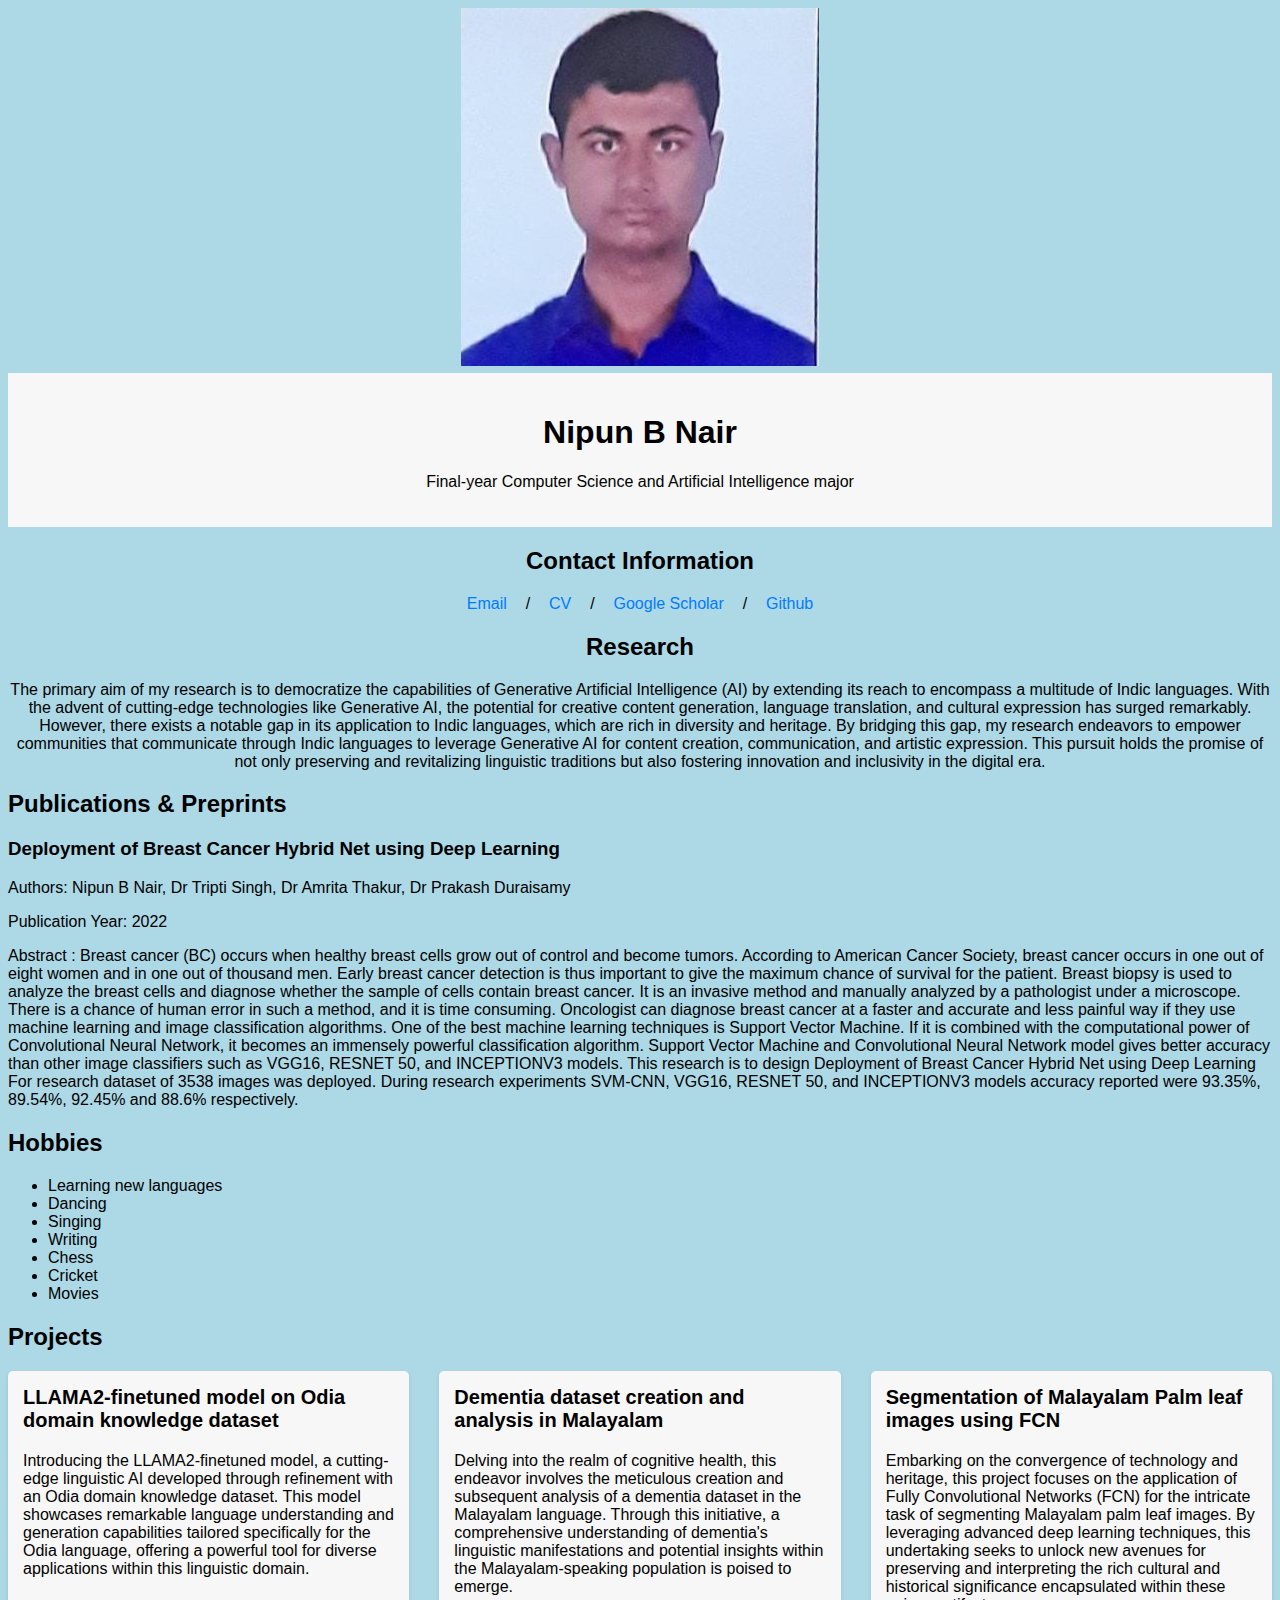
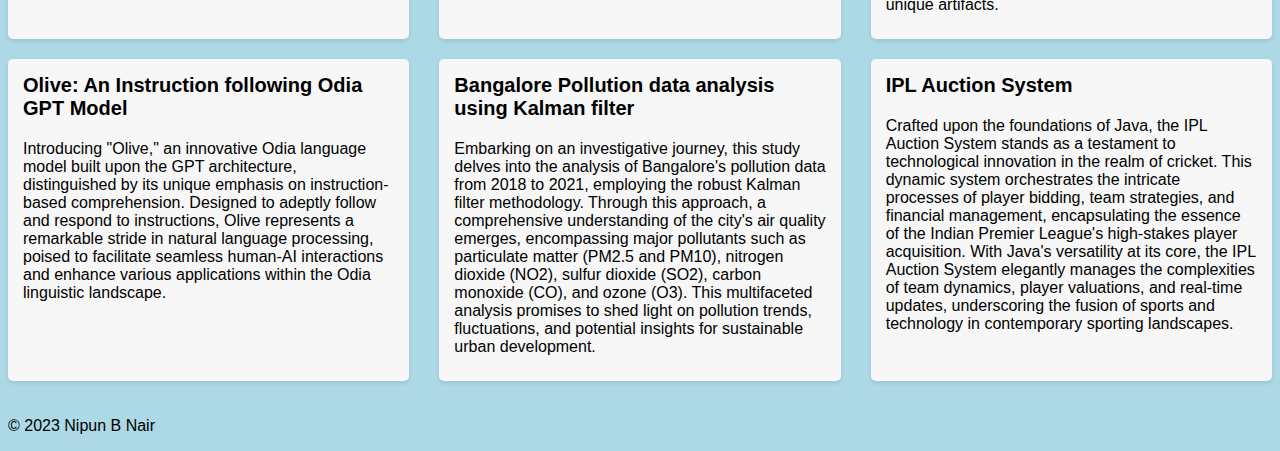
==== index.html @ bcef6aae "Update index.html" ====
<!DOCTYPE html>
<html>

<head>
    <title>Nipun B Nair - Research</title>
    <link rel="stylesheet" href="stylewebsite.css">
</head>

<body>
<header style="text-align: center;">
  <img src="1640616299014.jpg" alt="Nipun B Nair's Photo" style="max-width: 100%; height: auto;">
</header>
    <section id ="about-me" style="text-align: center;">
    <h1>Nipun B Nair</h1>
    <p>Final-year Computer Science and Artificial Intelligence major</p>
    </section>
    <section id="contact" style="text-align: center;">
      <h2>Contact Information</h2>
      <p style="text-align:center">
        <a href="mailto:nipunbnair@gmail.com">Email</a> &nbsp;/&nbsp;
        <a href="Nipun08_08_2023_Resume.pdf">CV</a> &nbsp;/&nbsp;
        <a href="https://scholar.google.co.in/citations?hl=en&user=mefMP2gAAAAJ">Google Scholar</a> &nbsp;/&nbsp;
        <a href="https://github.com/nipunbnair/">Github</a>
      </p>
  </section>
    <section id="research" style="text-align: center;">
        <h2>Research</h2>
        <p>The primary aim of my research is to democratize the capabilities of Generative Artificial Intelligence (AI) by extending its reach to encompass a multitude of Indic languages. With the advent of cutting-edge technologies like Generative AI, the potential for creative content generation, language translation, and cultural expression has surged remarkably. However, there exists a notable gap in its application to Indic languages, which are rich in diversity and heritage. By bridging this gap, my research endeavors to empower communities that communicate through Indic languages to leverage Generative AI for content creation, communication, and artistic expression. This pursuit holds the promise of not only preserving and revitalizing linguistic traditions but also fostering innovation and inclusivity in the digital era.</p>
    </section>

    <section id="publications" >
        <h2>Publications & Preprints</h2>
        <h3>Deployment of Breast Cancer Hybrid Net using Deep Learning</h3>
        <p>Authors: Nipun B Nair, Dr Tripti Singh, Dr Amrita Thakur, Dr Prakash Duraisamy</p>
        <p>Publication Year: 2022</p>
        <p>Abstract : Breast cancer (BC) occurs when healthy breast cells grow out of control and become tumors. According to American Cancer Society, breast cancer occurs in one out of eight women and in one out of thousand men. Early breast cancer detection is thus important to give the maximum chance of survival for the patient. Breast biopsy is used to analyze the breast cells and diagnose whether the sample of cells contain breast cancer. It is an invasive method and manually analyzed by a pathologist under a microscope. There is a chance of human error in such a method, and it is time consuming. Oncologist can diagnose breast cancer at a faster and accurate and less painful way if they use machine learning and image classification algorithms. One of the best machine learning techniques is Support Vector Machine. If it is combined with the computational power of Convolutional Neural Network, it becomes an immensely powerful classification algorithm. Support Vector Machine and Convolutional Neural Network model gives better accuracy than other image classifiers such as VGG16, RESNET 50, and INCEPTIONV3 models. This research is to design Deployment of Breast Cancer Hybrid Net using Deep Learning For research dataset of 3538 images was deployed. During research experiments SVM-CNN, VGG16, RESNET 50, and INCEPTIONV3 models accuracy reported were 93.35%, 89.54%, 92.45% and 88.6% respectively.</p>
    </section>  
    
    <section id="hobbies">
        <h2>Hobbies</h2>
        <ul>
            <li>Learning new languages</li>
            <li>Dancing</li>
            <li>Singing</li>
            <li>Writing</li>
            <li>Chess</li>
            <li>Cricket</li>
            <li>Movies</li>            
        </ul>
    </section>
    <section id="projects">
        <h2>Projects</h2>
        
        <div class="project-container">
            <!-- Project 1 -->
            <div class="project">
                <h3> LLAMA2-finetuned model on Odia domain knowledge dataset</h3>
                <p>Introducing the LLAMA2-finetuned model, a cutting-edge linguistic AI developed through refinement with an Odia domain knowledge dataset. This model showcases remarkable language understanding and generation capabilities tailored specifically for the Odia language, offering a powerful tool for diverse applications within this linguistic domain.</p>
            </div>
    
            <!-- Project 2 -->
            <div class="project">
                <h3>Dementia dataset creation and analysis in Malayalam</h3>
                <p>Delving into the realm of cognitive health, this endeavor involves the meticulous creation and subsequent analysis of a dementia dataset in the Malayalam language. Through this initiative, a comprehensive understanding of dementia's linguistic manifestations and potential insights within the Malayalam-speaking population is poised to emerge.</p>
            </div>
    
            <!-- Project 3 -->
            <div class="project">
                <h3>Segmentation of Malayalam Palm leaf images using FCN</h3>
                <p>Embarking on the convergence of technology and heritage, this project focuses on the application of Fully Convolutional Networks (FCN) for the intricate task of segmenting Malayalam palm leaf images. By leveraging advanced deep learning techniques, this undertaking seeks to unlock new avenues for preserving and interpreting the rich cultural and historical significance encapsulated within these unique artifacts.</p>
            </div>
    
            <!-- Project 4 -->
            <div class="project">
                <h3>Olive: An Instruction following Odia GPT Model</h3>
                <p>Introducing "Olive," an innovative Odia language model built upon the GPT architecture, distinguished by its unique emphasis on instruction-based comprehension. Designed to adeptly follow and respond to instructions, Olive represents a remarkable stride in natural language processing, poised to facilitate seamless human-AI interactions and enhance various applications within the Odia linguistic landscape.</p>
            </div>
    
            <!-- Project 5 -->
            <div class="project">
                <h3>Bangalore Pollution data analysis using Kalman filter </h3>
                <p>Embarking on an investigative journey, this study delves into the analysis of Bangalore's pollution data from 2018 to 2021, employing the robust Kalman filter methodology. Through this approach, a comprehensive understanding of the city's air quality emerges, encompassing major pollutants such as particulate matter (PM2.5 and PM10), nitrogen dioxide (NO2), sulfur dioxide (SO2), carbon monoxide (CO), and ozone (O3). This multifaceted analysis promises to shed light on pollution trends, fluctuations, and potential insights for sustainable urban development.</p>
            </div>
    
            <!-- Project 6 -->
            <div class="project">
                <h3>IPL Auction System </h3>
                <p>Crafted upon the foundations of Java, the IPL Auction System stands as a testament to technological innovation in the realm of cricket. This dynamic system orchestrates the intricate processes of player bidding, team strategies, and financial management, encapsulating the essence of the Indian Premier League's high-stakes player acquisition. With Java's versatility at its core, the IPL Auction System elegantly manages the complexities of team dynamics, player valuations, and real-time updates, underscoring the fusion of sports and technology in contemporary sporting landscapes.</p>
            </div>
        </div>
    </section>
    
    
    <footer>
        <p>&copy; 2023 Nipun B Nair</p>
    </footer>
</body>

</html>
---- stylewebsite.css ----
body {
    background-color: lightblue;
    color: black;
    text-decoration: none;
    background-repeat: no-repeat;
    background-size: cover;
}

  
  header {
    text-align: center;
    font-size: 28px;
    color: #333;
  }
  
  
  /* Apply a different background color to the "About Me" section */
  #about-me {
    background-color: #f7f7f7;
    padding: 20px;
  }
  
  /* Style the skills list */
  #skills ul {
    list-style-type: disc;
    font-family: Arial, sans-serif;
  }
  
  /* Use flexbox for arranging projects */
  /* Use flexbox for arranging projects */
.project-container {
  display: flex;
  flex-wrap: wrap;
  justify-content: space-between;
  margin-top: 20px;
}

.project {
  background-color: #f7f7f7;
  padding: 15px;
  margin-bottom: 20px;
  border-radius: 5px;
  box-shadow: 0 2px 4px rgba(0, 0, 0, 0.1);
  width: calc(33.33% - 20px); /* Distribute projects in three columns */
  box-sizing: border-box;
}

.project h3 {
  margin-top: 0;
  font-size: 20px;
}

.project p {
  margin: 10px 0;
}

  
  /* Apply a consistent font */
  body {
    font-family: Arial, sans-serif;
  }
  
  /* Style contact information */
  #contact a {
    text-decoration: none;
    color: #007bff;
    margin: 0 10px;
  }
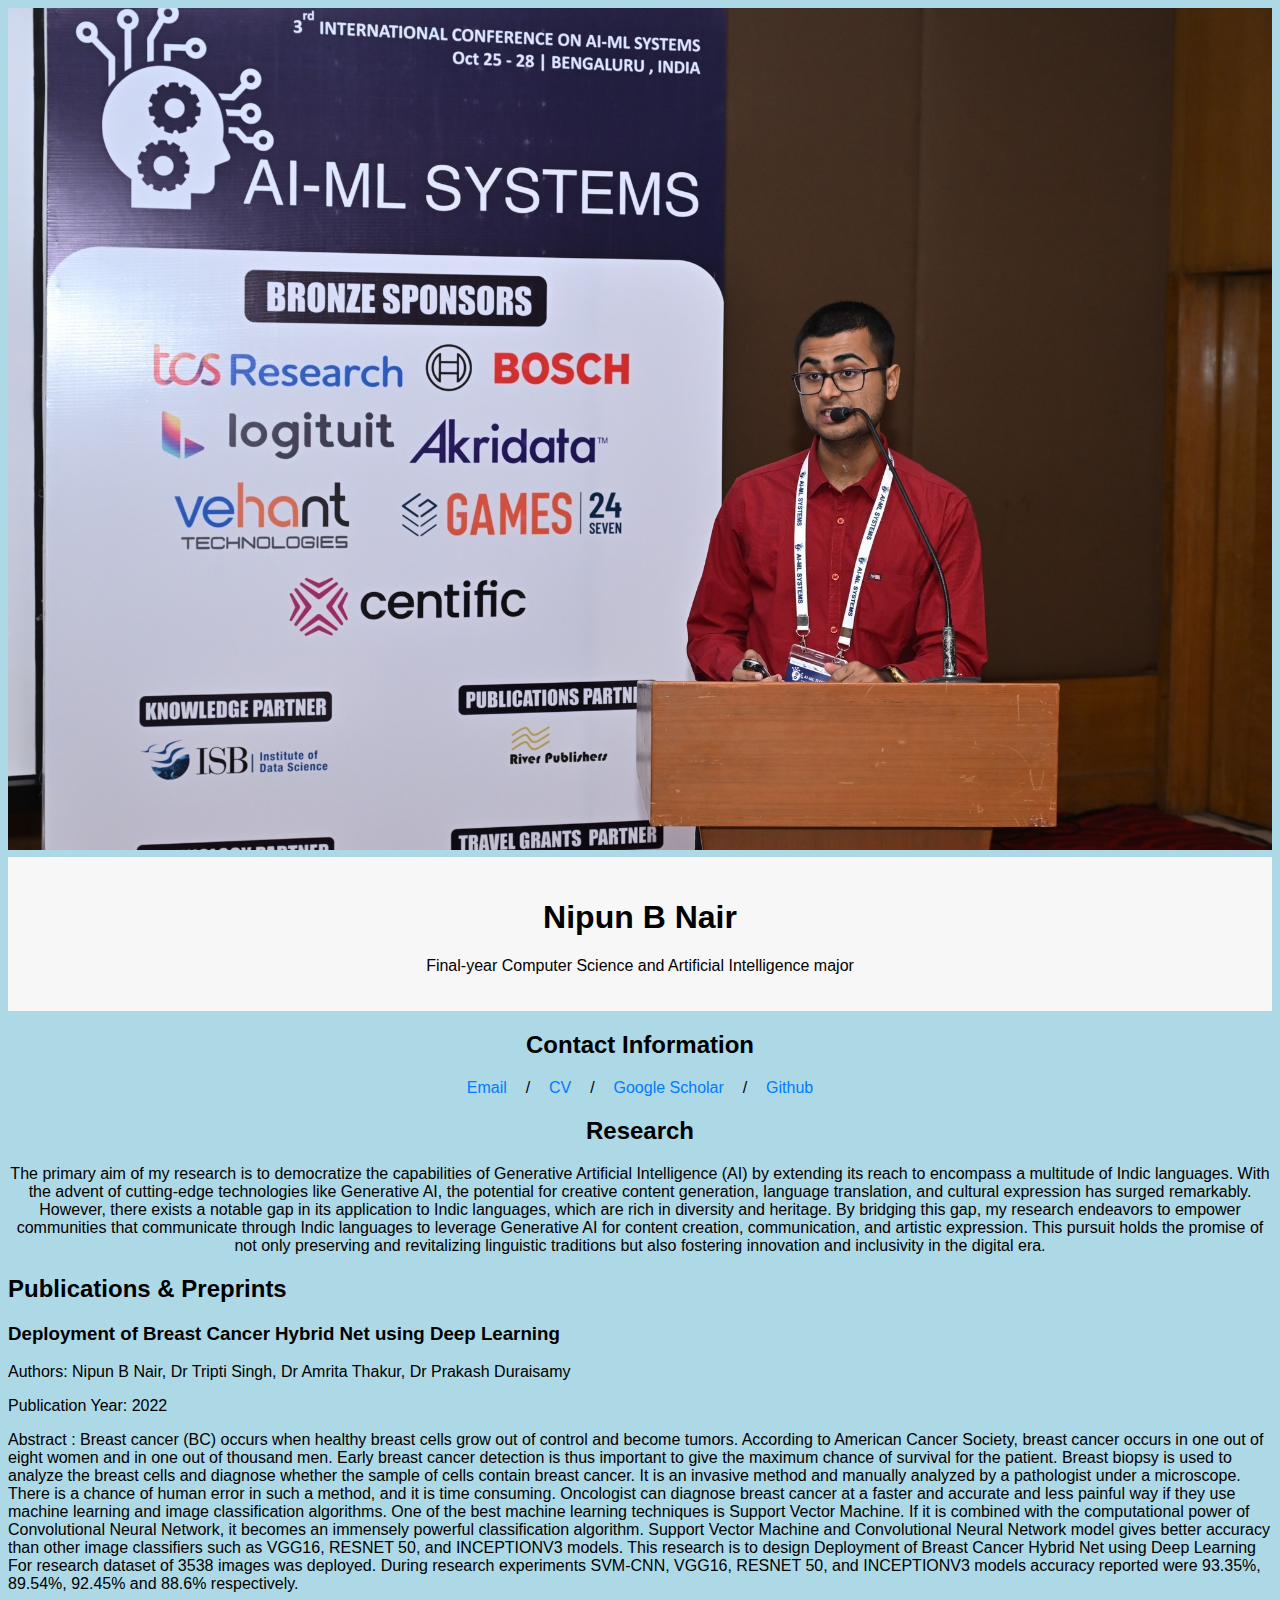
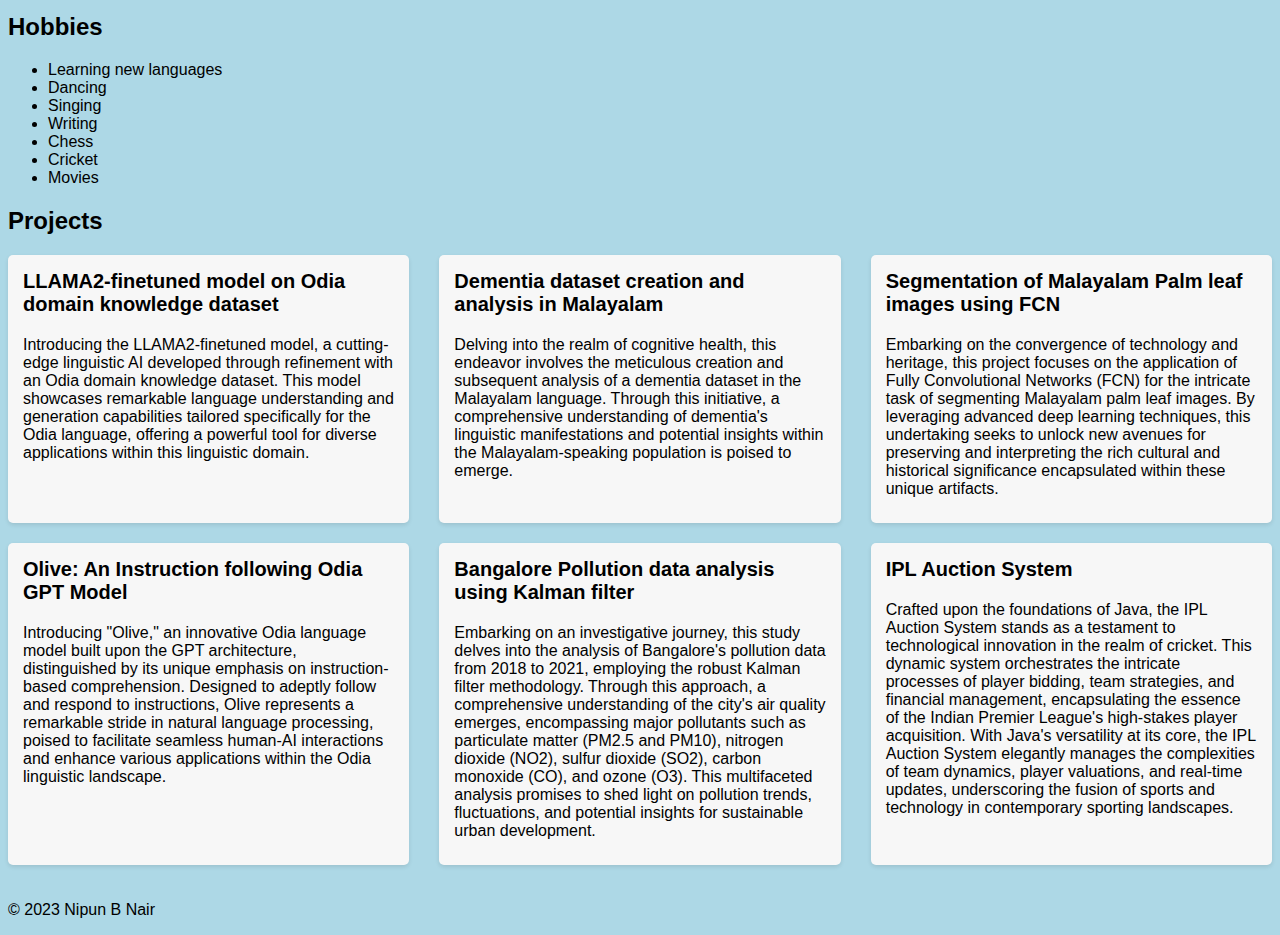
==== commit 5d08003e: "Update index.html" ====
--- a/index.html
+++ b/index.html
@@ -8,7 +8,7 @@
 
 <body>
 <header style="text-align: center;">
-  <img src="1640616299014.jpg" alt="Nipun B Nair's Photo" style="max-width: 100%; height: auto;">
+  <img src="nipun1.jpg" alt="Nipun B Nair's Photo" style="max-width: 100%; height: auto;">
 </header>
     <section id ="about-me" style="text-align: center;">
     <h1>Nipun B Nair</h1>
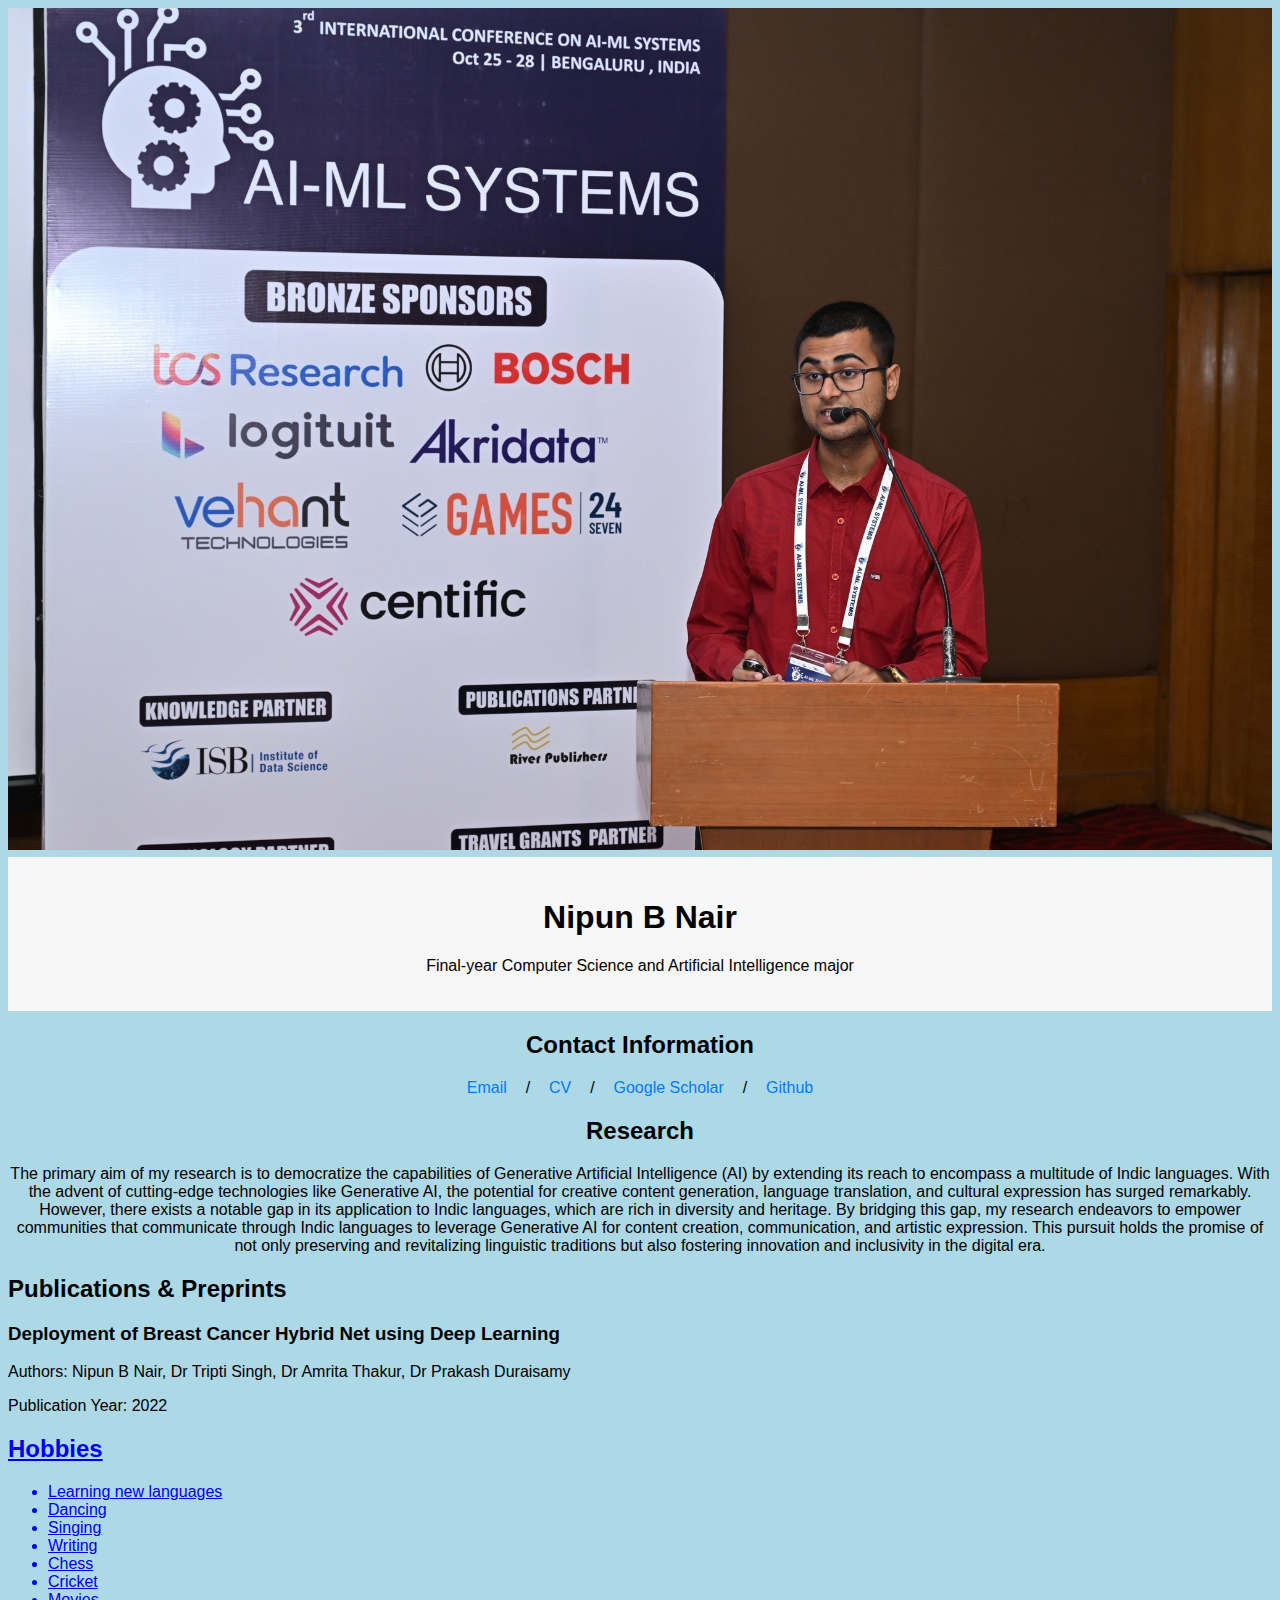
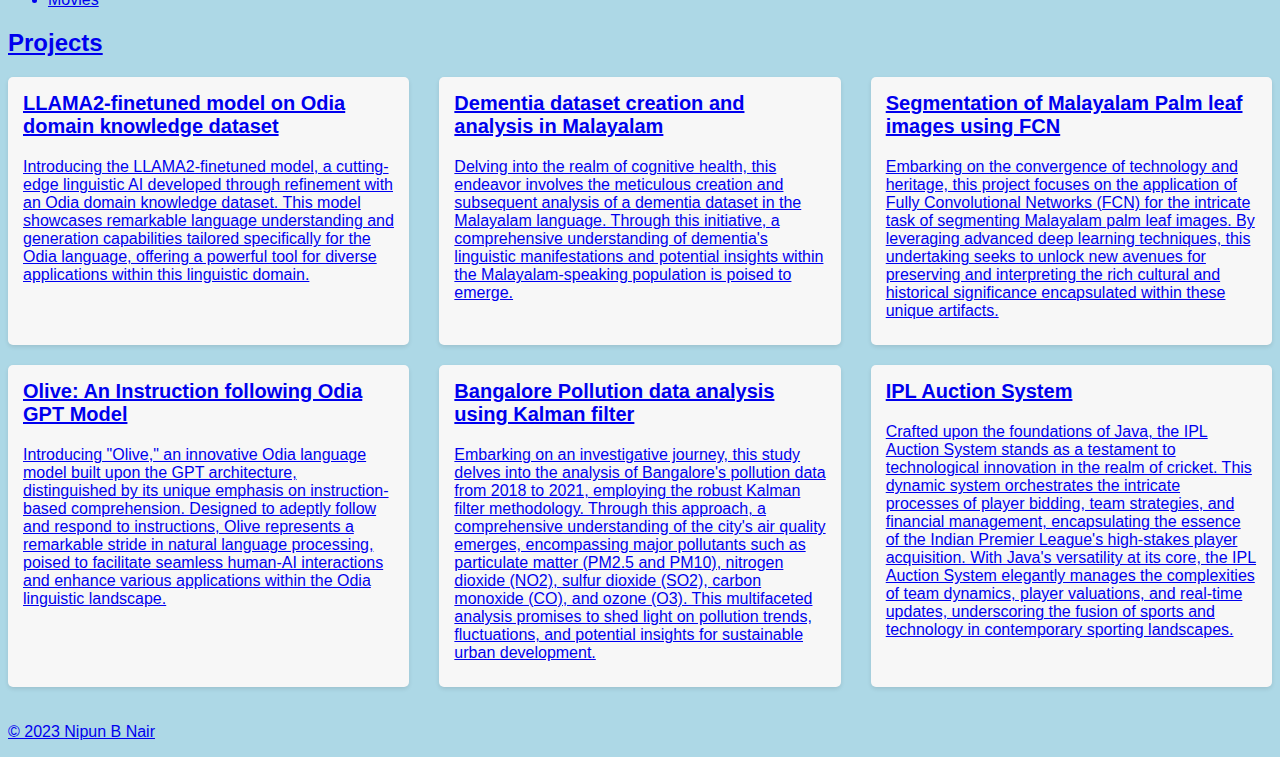
==== commit a92521cf: "Update index.html" ====
--- a/index.html
+++ b/index.html
@@ -33,7 +33,7 @@
         <h3>Deployment of Breast Cancer Hybrid Net using Deep Learning</h3>
         <p>Authors: Nipun B Nair, Dr Tripti Singh, Dr Amrita Thakur, Dr Prakash Duraisamy</p>
         <p>Publication Year: 2022</p>
-        <p>Abstract : Breast cancer (BC) occurs when healthy breast cells grow out of control and become tumors. According to American Cancer Society, breast cancer occurs in one out of eight women and in one out of thousand men. Early breast cancer detection is thus important to give the maximum chance of survival for the patient. Breast biopsy is used to analyze the breast cells and diagnose whether the sample of cells contain breast cancer. It is an invasive method and manually analyzed by a pathologist under a microscope. There is a chance of human error in such a method, and it is time consuming. Oncologist can diagnose breast cancer at a faster and accurate and less painful way if they use machine learning and image classification algorithms. One of the best machine learning techniques is Support Vector Machine. If it is combined with the computational power of Convolutional Neural Network, it becomes an immensely powerful classification algorithm. Support Vector Machine and Convolutional Neural Network model gives better accuracy than other image classifiers such as VGG16, RESNET 50, and INCEPTIONV3 models. This research is to design Deployment of Breast Cancer Hybrid Net using Deep Learning For research dataset of 3538 images was deployed. During research experiments SVM-CNN, VGG16, RESNET 50, and INCEPTIONV3 models accuracy reported were 93.35%, 89.54%, 92.45% and 88.6% respectively.</p>
+        <a href = "https://ieeexplore.ieee.org/document/9984513"/>
     </section>  
     
     <section id="hobbies">
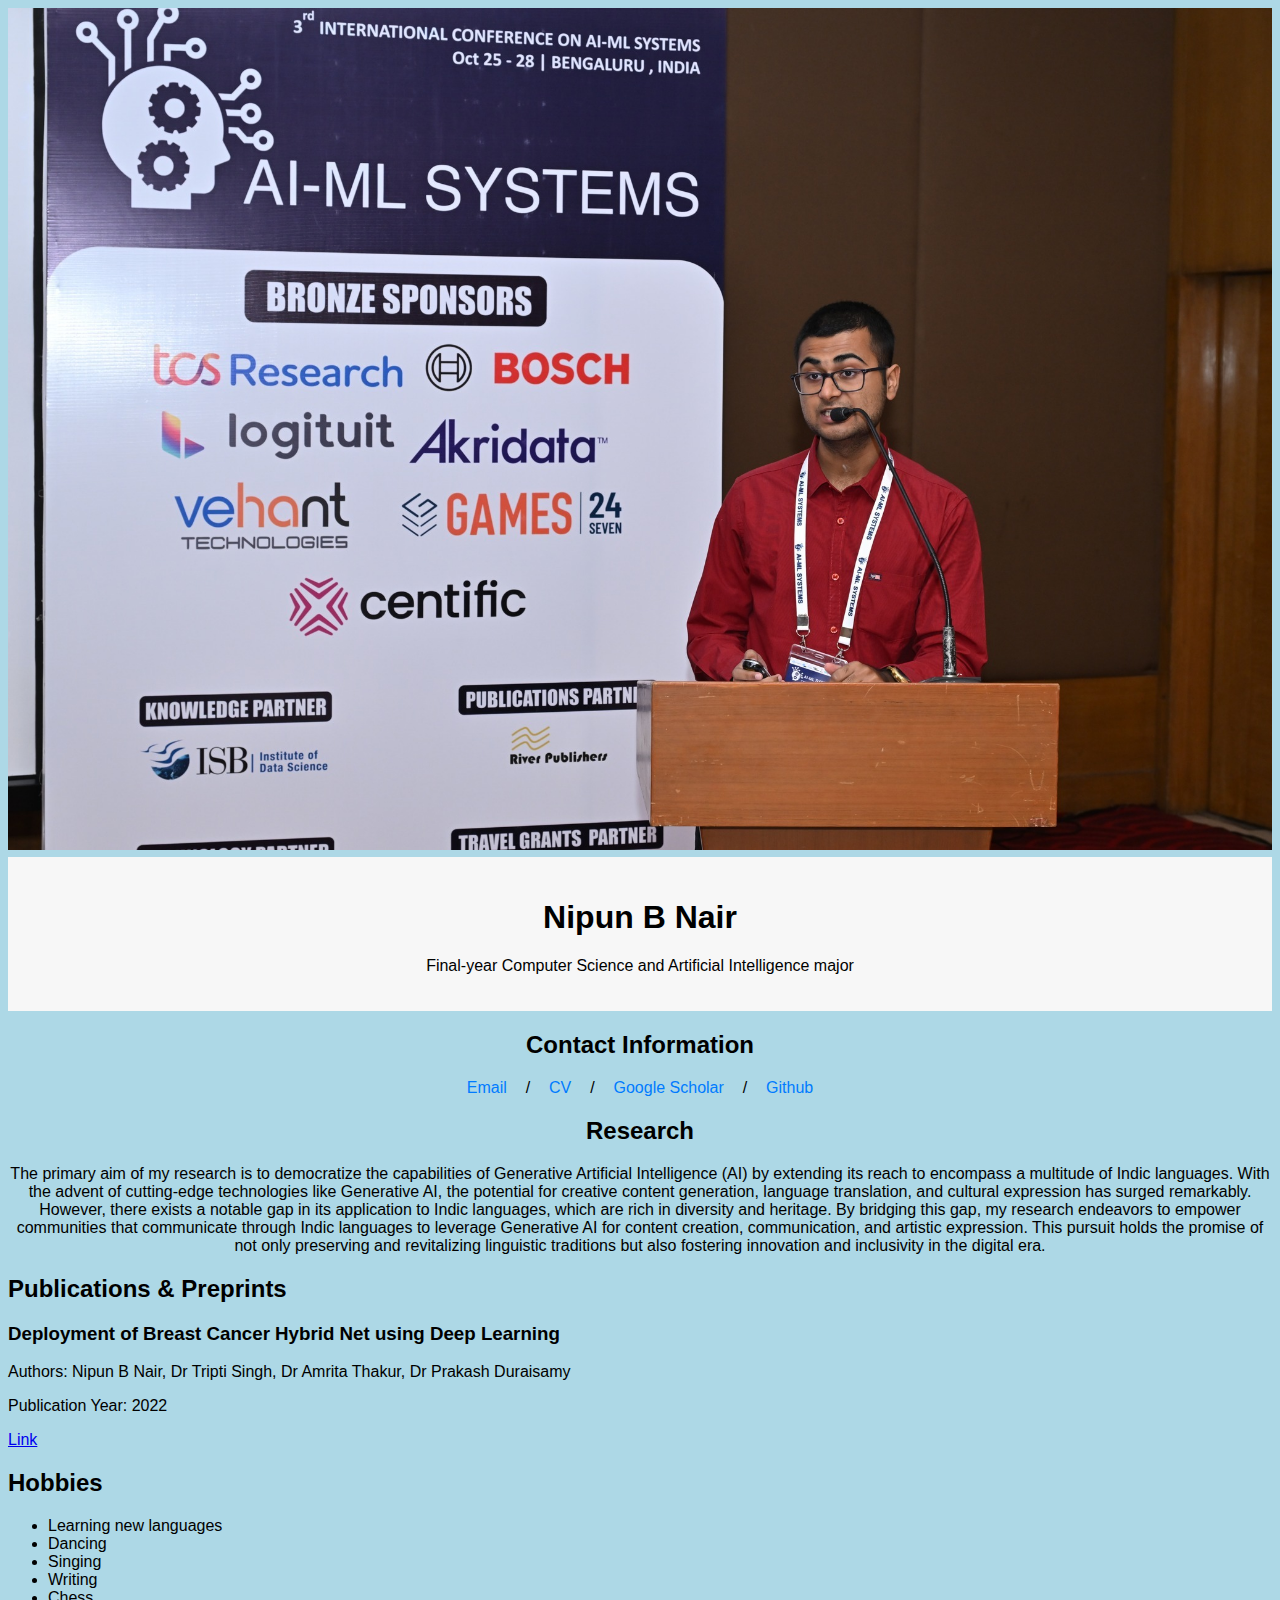
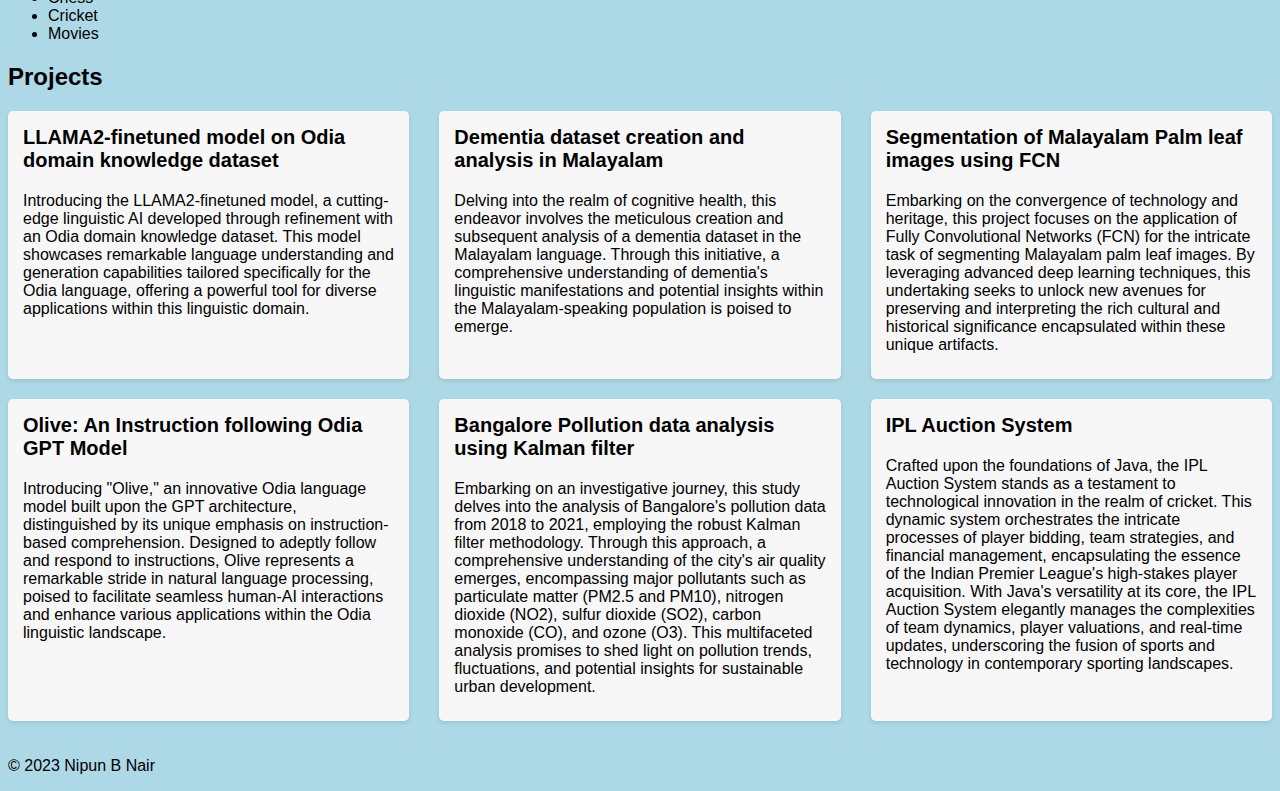
==== commit 71038f23: "Update index.html" ====
--- a/index.html
+++ b/index.html
@@ -33,7 +33,7 @@
         <h3>Deployment of Breast Cancer Hybrid Net using Deep Learning</h3>
         <p>Authors: Nipun B Nair, Dr Tripti Singh, Dr Amrita Thakur, Dr Prakash Duraisamy</p>
         <p>Publication Year: 2022</p>
-        <a href = "https://ieeexplore.ieee.org/document/9984513"/>
+        <a href = "https://ieeexplore.ieee.org/document/9984513">Link</a>
     </section>  
     
     <section id="hobbies">
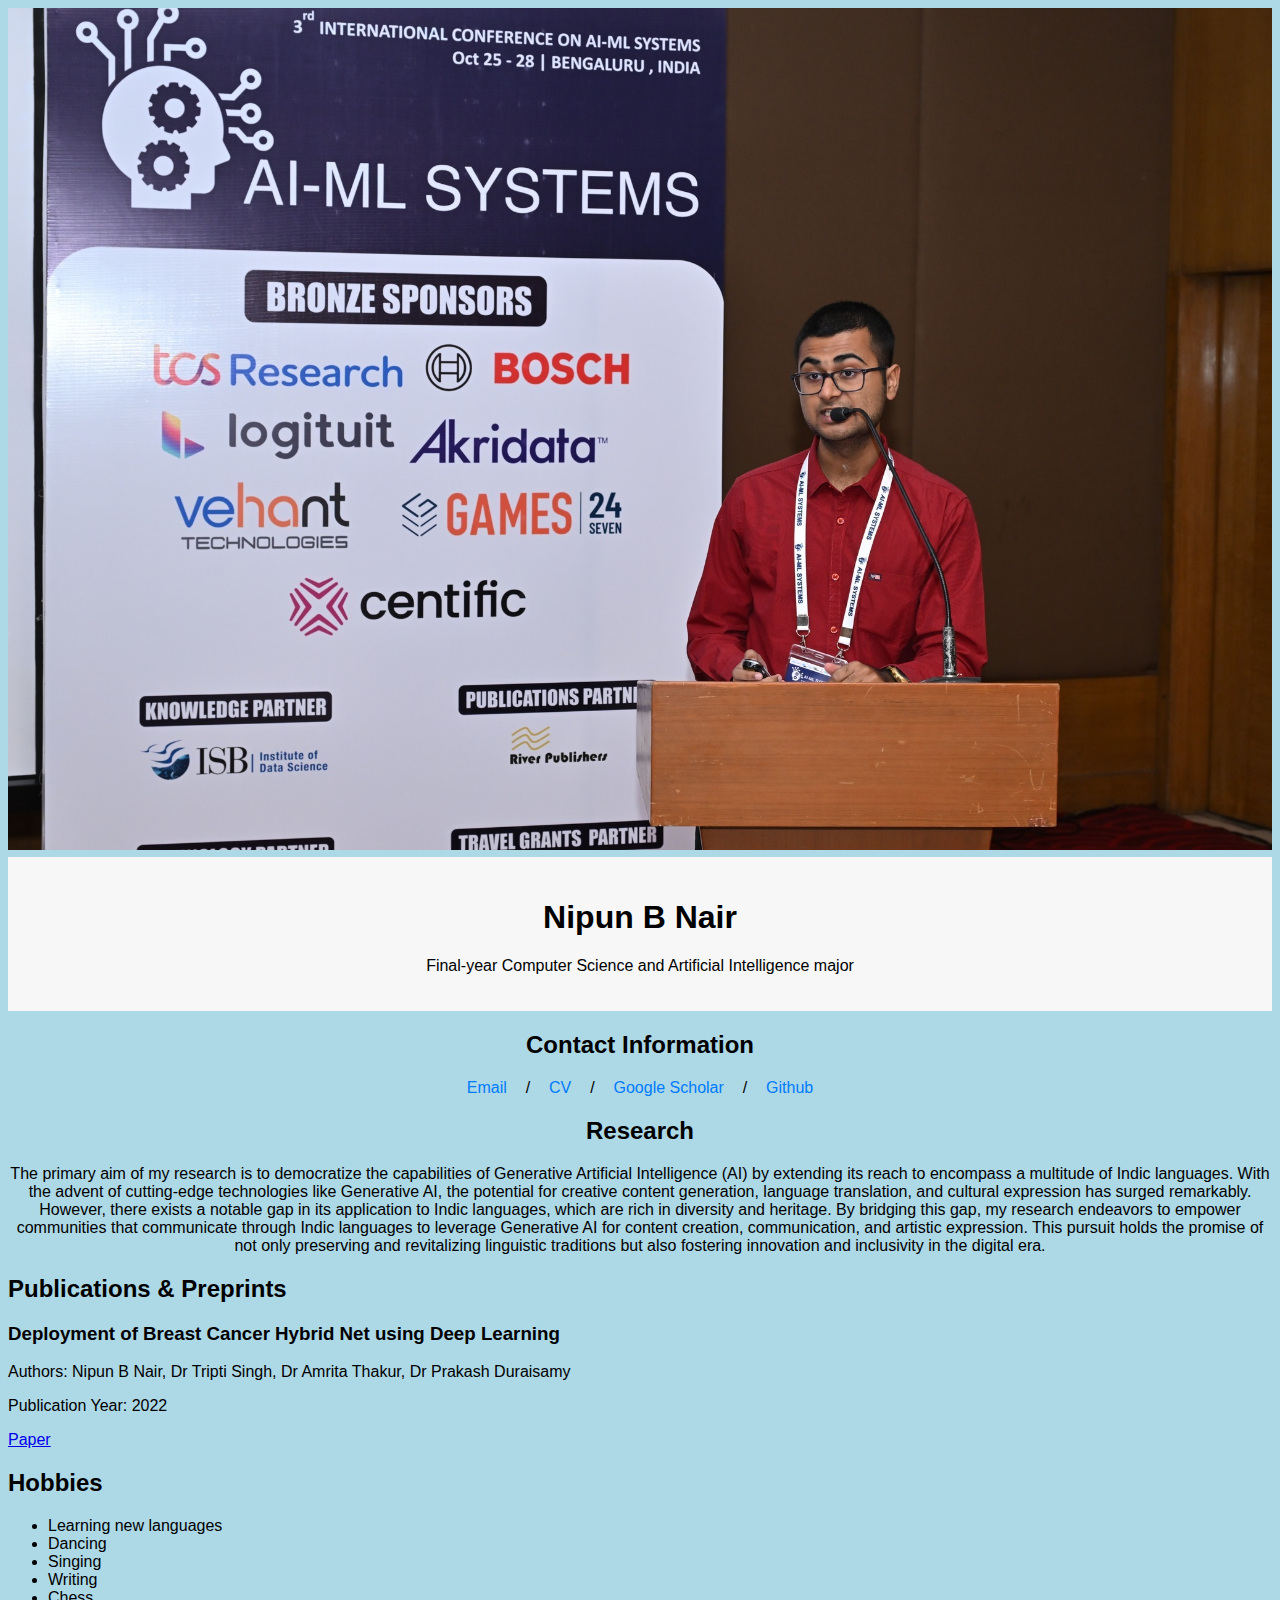
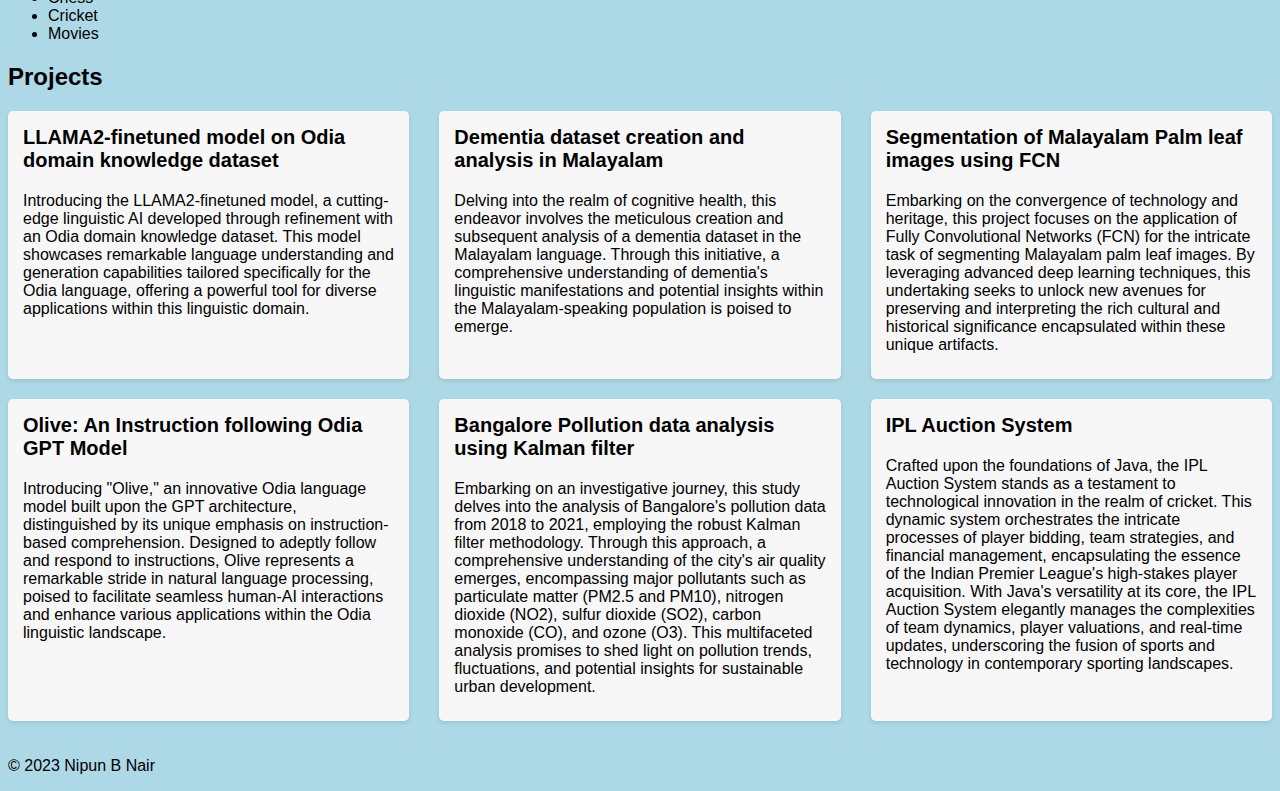
==== commit 00682c03: "Update index.html" ====
--- a/index.html
+++ b/index.html
@@ -33,7 +33,7 @@
         <h3>Deployment of Breast Cancer Hybrid Net using Deep Learning</h3>
         <p>Authors: Nipun B Nair, Dr Tripti Singh, Dr Amrita Thakur, Dr Prakash Duraisamy</p>
         <p>Publication Year: 2022</p>
-        <a href = "https://ieeexplore.ieee.org/document/9984513">Link</a>
+        <a href = "https://ieeexplore.ieee.org/document/9984513">Paper</a>
     </section>  
     
     <section id="hobbies">
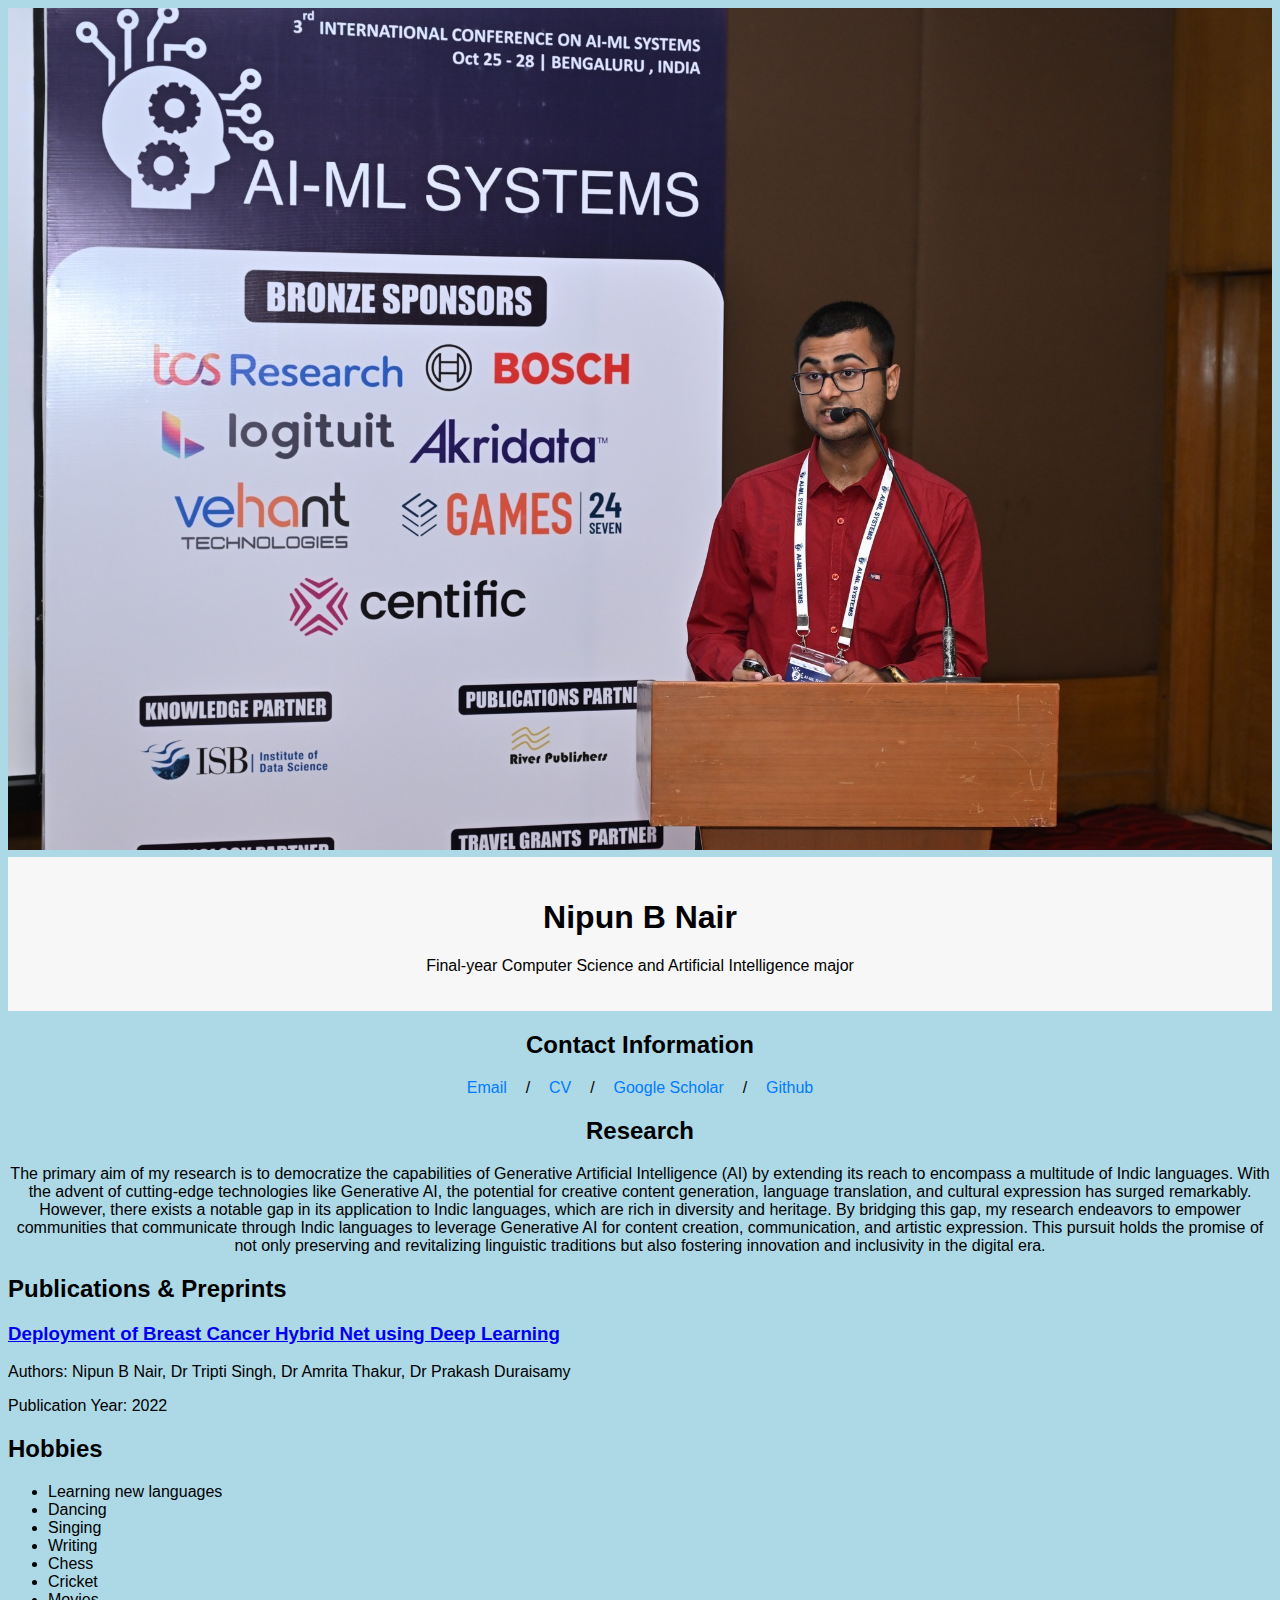
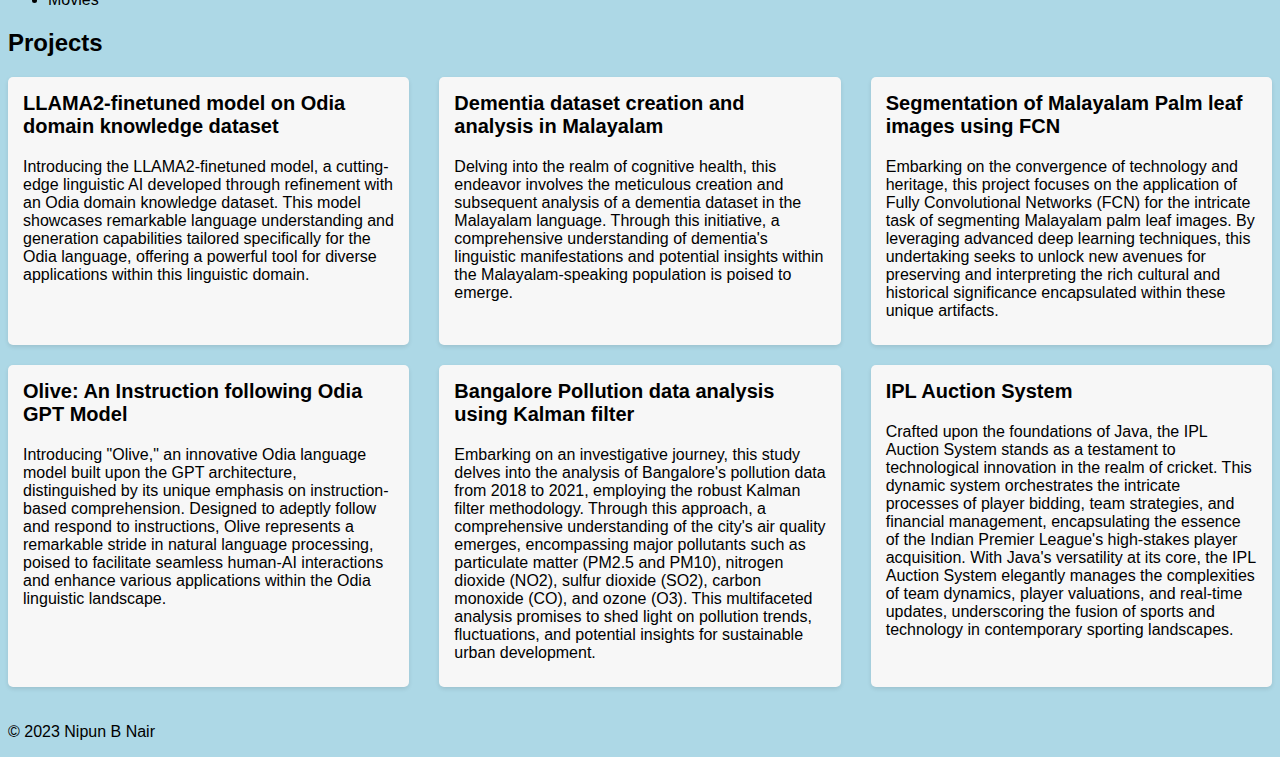
==== commit 9416bac0: "Update index.html" ====
--- a/index.html
+++ b/index.html
@@ -30,10 +30,10 @@
 
     <section id="publications" >
         <h2>Publications & Preprints</h2>
-        <h3>Deployment of Breast Cancer Hybrid Net using Deep Learning</h3>
+        <a href = "https://ieeexplore.ieee.org/document/9984513"><h3>Deployment of Breast Cancer Hybrid Net using Deep Learning</h3></a>
         <p>Authors: Nipun B Nair, Dr Tripti Singh, Dr Amrita Thakur, Dr Prakash Duraisamy</p>
         <p>Publication Year: 2022</p>
-        <a href = "https://ieeexplore.ieee.org/document/9984513">Paper</a>
+       
     </section>  
     
     <section id="hobbies">
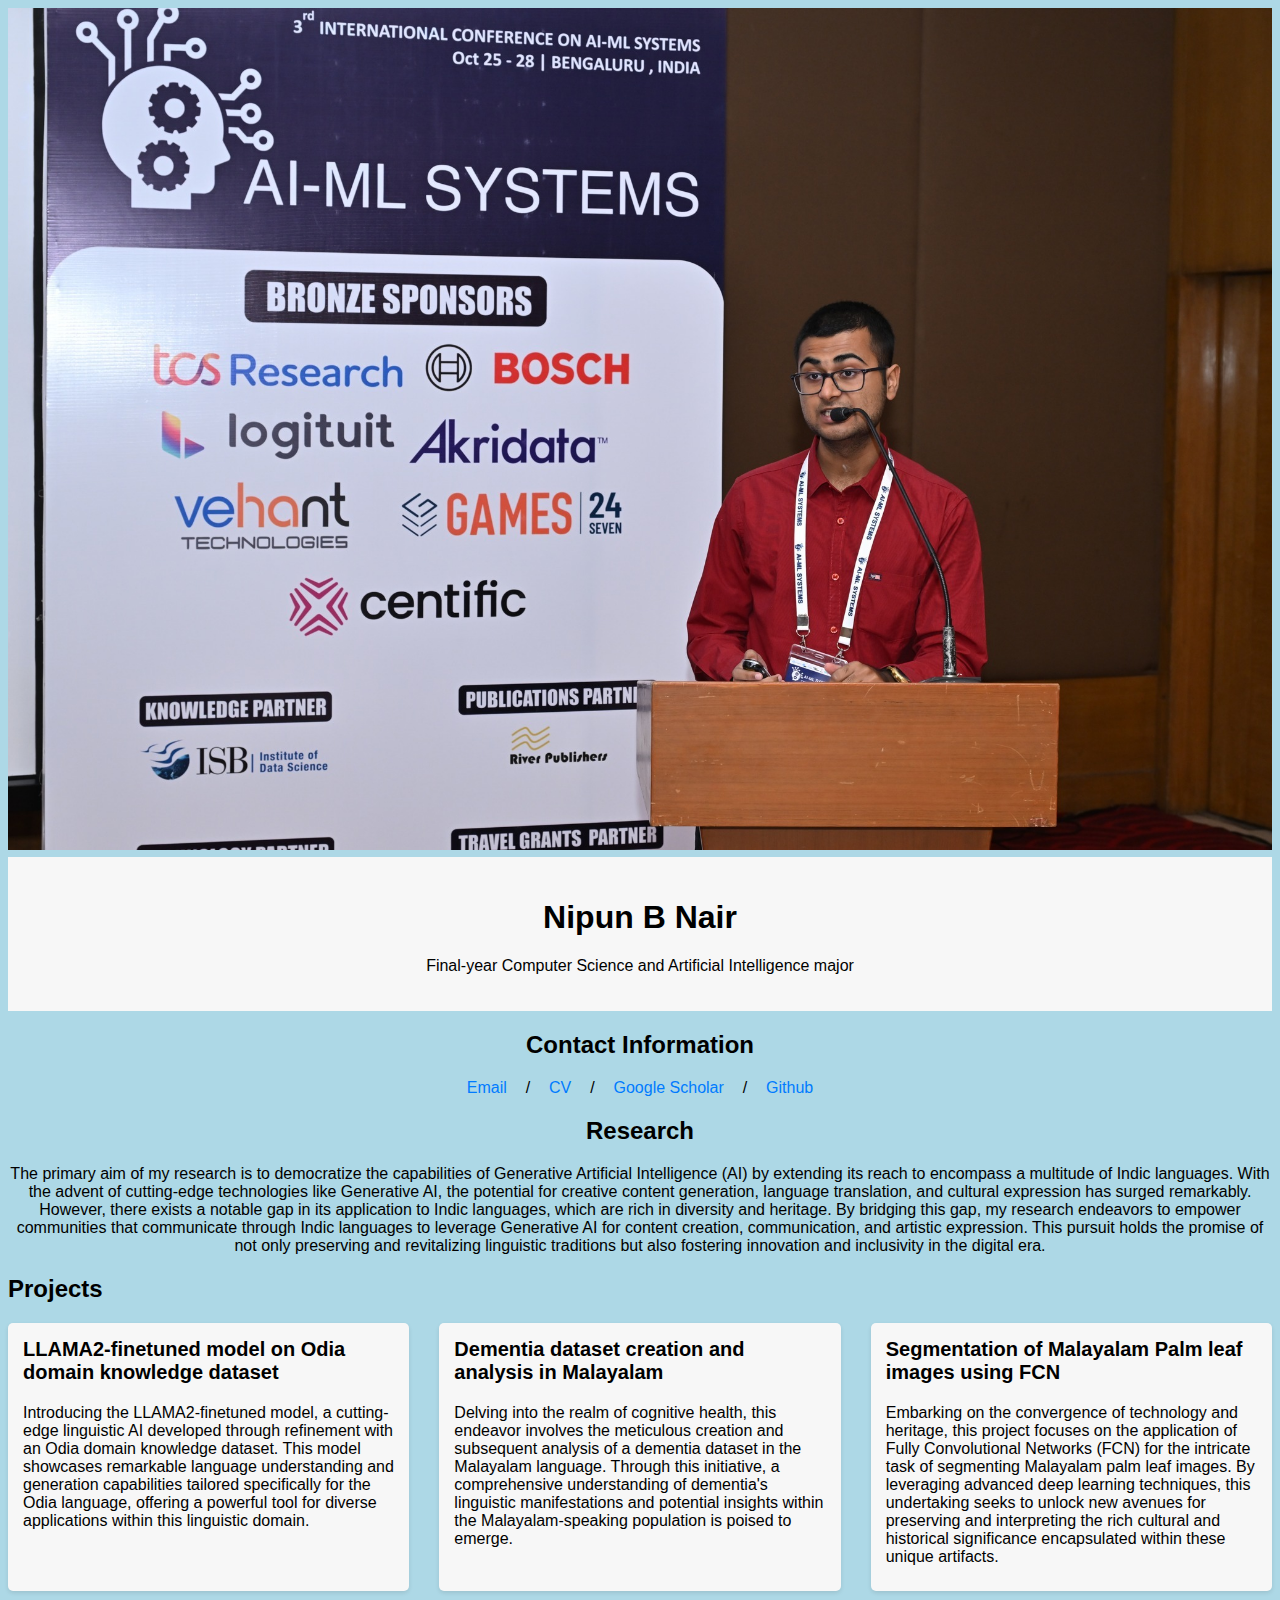
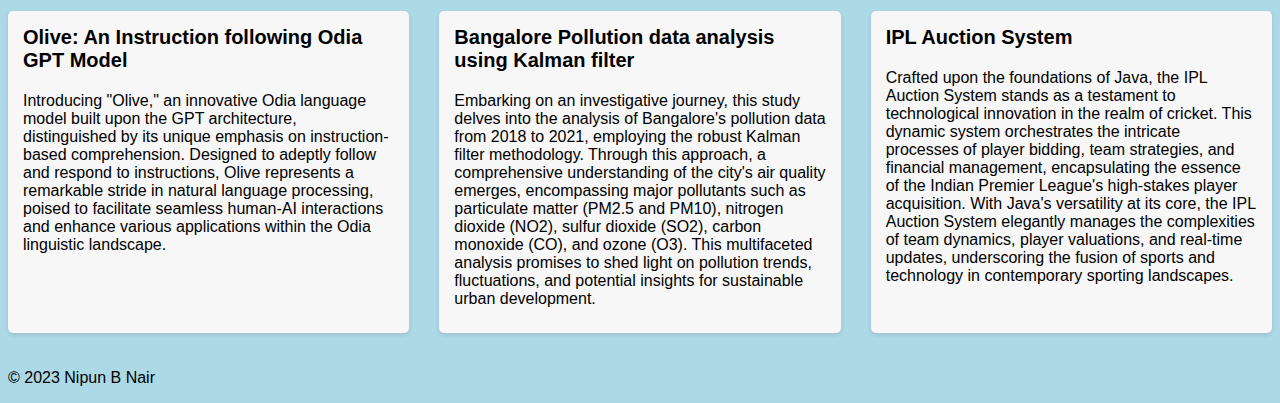
==== commit 9bbe52d0: "Update index.html" ====
--- a/index.html
+++ b/index.html
@@ -18,7 +18,7 @@
       <h2>Contact Information</h2>
       <p style="text-align:center">
         <a href="mailto:nipunbnair@gmail.com">Email</a> &nbsp;/&nbsp;
-        <a href="Nipun08_08_2023_Resume.pdf">CV</a> &nbsp;/&nbsp;
+        <a href="Nipun B Nair.pdf">CV</a> &nbsp;/&nbsp;
         <a href="https://scholar.google.co.in/citations?hl=en&user=mefMP2gAAAAJ">Google Scholar</a> &nbsp;/&nbsp;
         <a href="https://github.com/nipunbnair/">Github</a>
       </p>
@@ -27,28 +27,7 @@
         <h2>Research</h2>
         <p>The primary aim of my research is to democratize the capabilities of Generative Artificial Intelligence (AI) by extending its reach to encompass a multitude of Indic languages. With the advent of cutting-edge technologies like Generative AI, the potential for creative content generation, language translation, and cultural expression has surged remarkably. However, there exists a notable gap in its application to Indic languages, which are rich in diversity and heritage. By bridging this gap, my research endeavors to empower communities that communicate through Indic languages to leverage Generative AI for content creation, communication, and artistic expression. This pursuit holds the promise of not only preserving and revitalizing linguistic traditions but also fostering innovation and inclusivity in the digital era.</p>
     </section>
-
-    <section id="publications" >
-        <h2>Publications & Preprints</h2>
-        <a href = "https://ieeexplore.ieee.org/document/9984513"><h3>Deployment of Breast Cancer Hybrid Net using Deep Learning</h3></a>
-        <p>Authors: Nipun B Nair, Dr Tripti Singh, Dr Amrita Thakur, Dr Prakash Duraisamy</p>
-        <p>Publication Year: 2022</p>
-       
-    </section>  
-    
-    <section id="hobbies">
-        <h2>Hobbies</h2>
-        <ul>
-            <li>Learning new languages</li>
-            <li>Dancing</li>
-            <li>Singing</li>
-            <li>Writing</li>
-            <li>Chess</li>
-            <li>Cricket</li>
-            <li>Movies</li>            
-        </ul>
-    </section>
-    <section id="projects">
+   <section id="projects">
         <h2>Projects</h2>
         
         <div class="project-container">
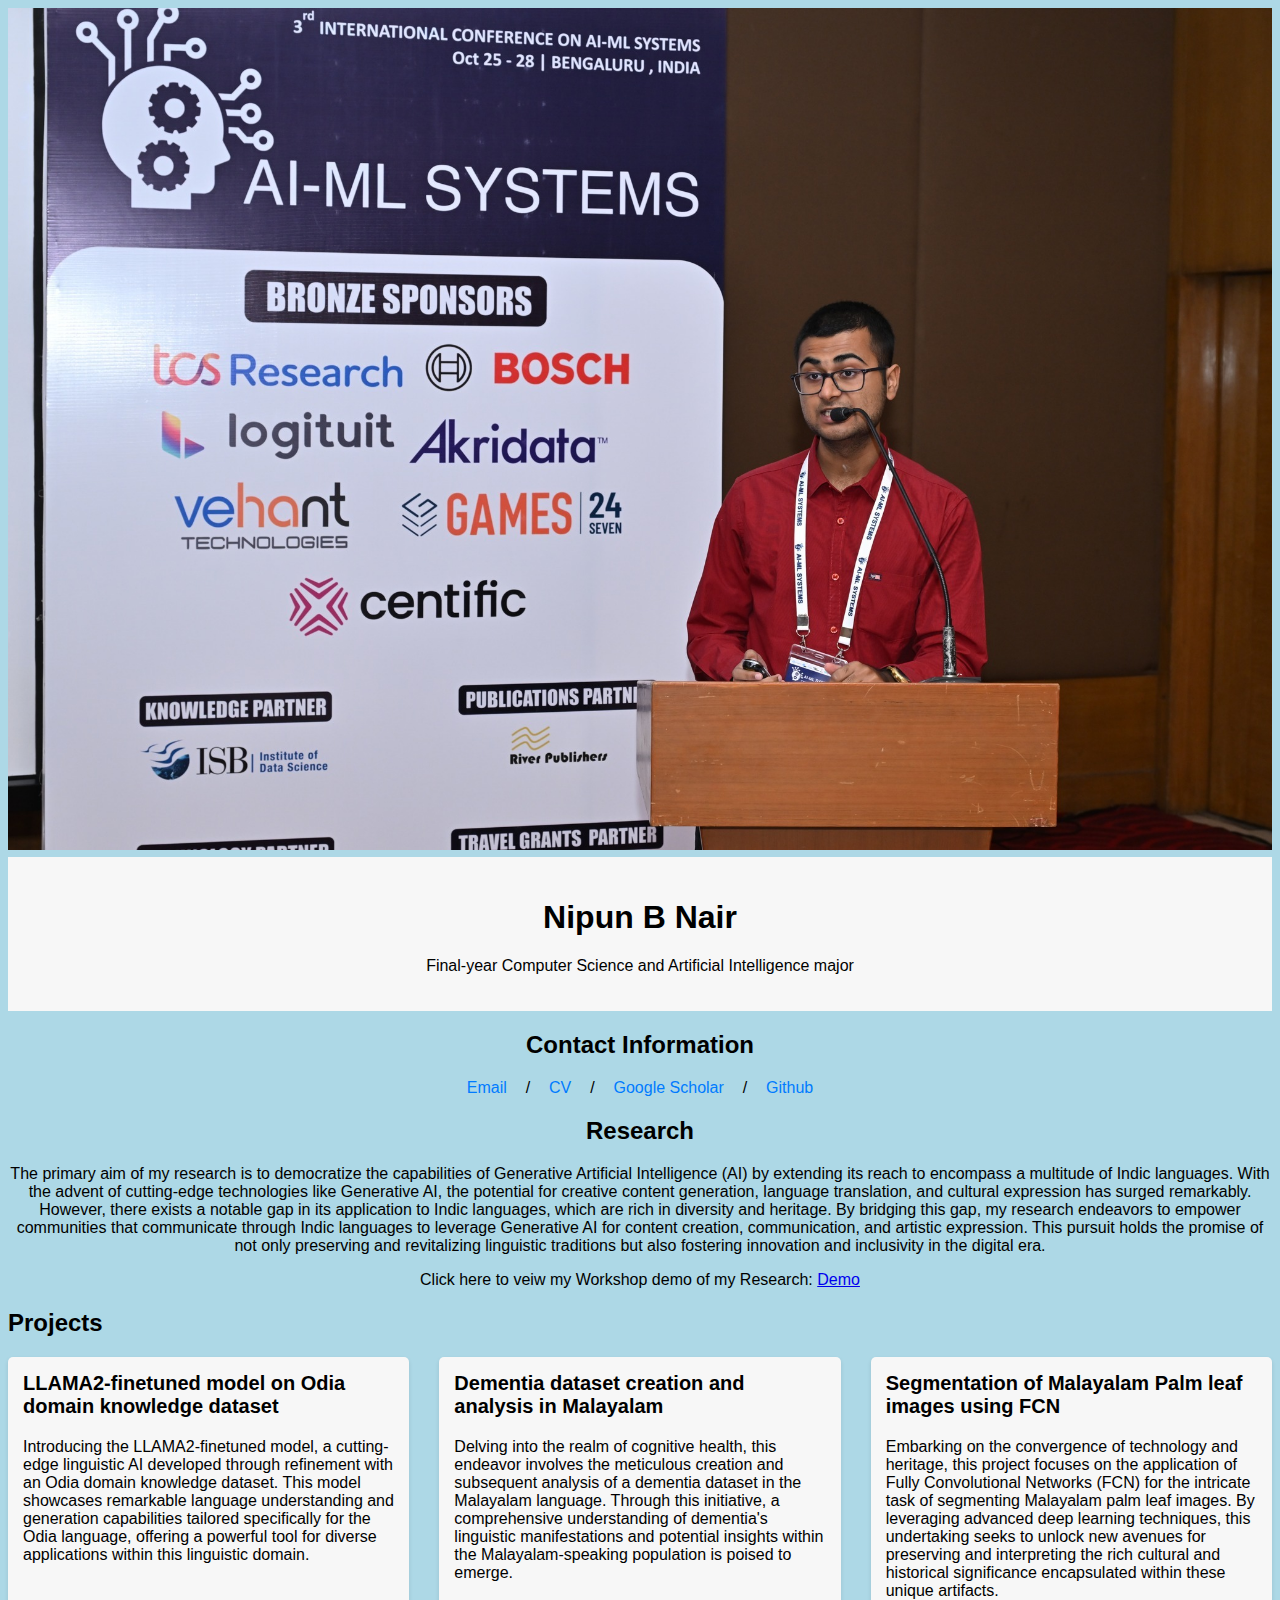
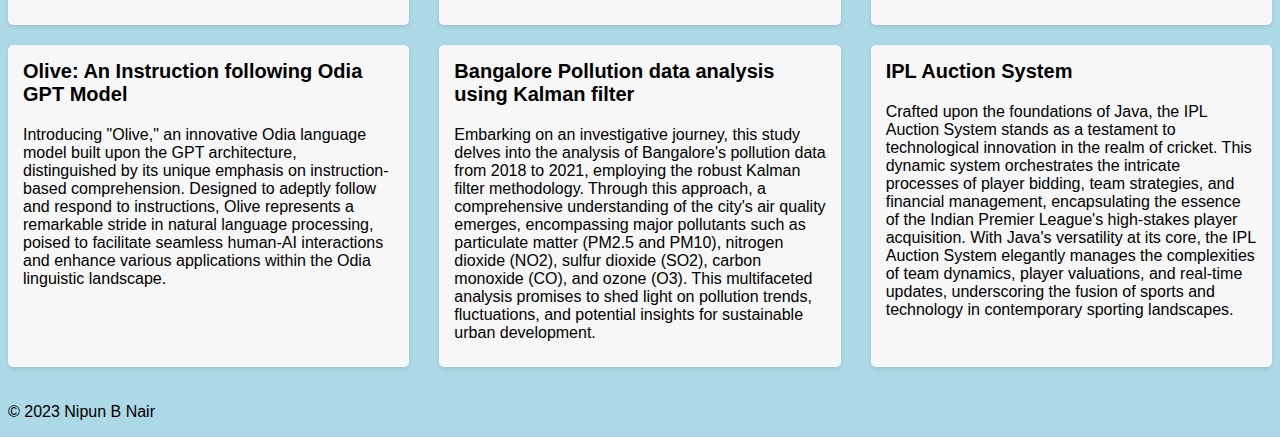
==== commit 239f450c: "Update index.html" ====
--- a/index.html
+++ b/index.html
@@ -26,6 +26,7 @@
     <section id="research" style="text-align: center;">
         <h2>Research</h2>
         <p>The primary aim of my research is to democratize the capabilities of Generative Artificial Intelligence (AI) by extending its reach to encompass a multitude of Indic languages. With the advent of cutting-edge technologies like Generative AI, the potential for creative content generation, language translation, and cultural expression has surged remarkably. However, there exists a notable gap in its application to Indic languages, which are rich in diversity and heritage. By bridging this gap, my research endeavors to empower communities that communicate through Indic languages to leverage Generative AI for content creation, communication, and artistic expression. This pursuit holds the promise of not only preserving and revitalizing linguistic traditions but also fostering innovation and inclusivity in the digital era.</p>
+        <p> Click here to veiw my Workshop demo of my Research: <a href="https://www.youtube.com/watch?v=3szpcDU4WTs">Demo</a> </p> 
     </section>
    <section id="projects">
         <h2>Projects</h2>
